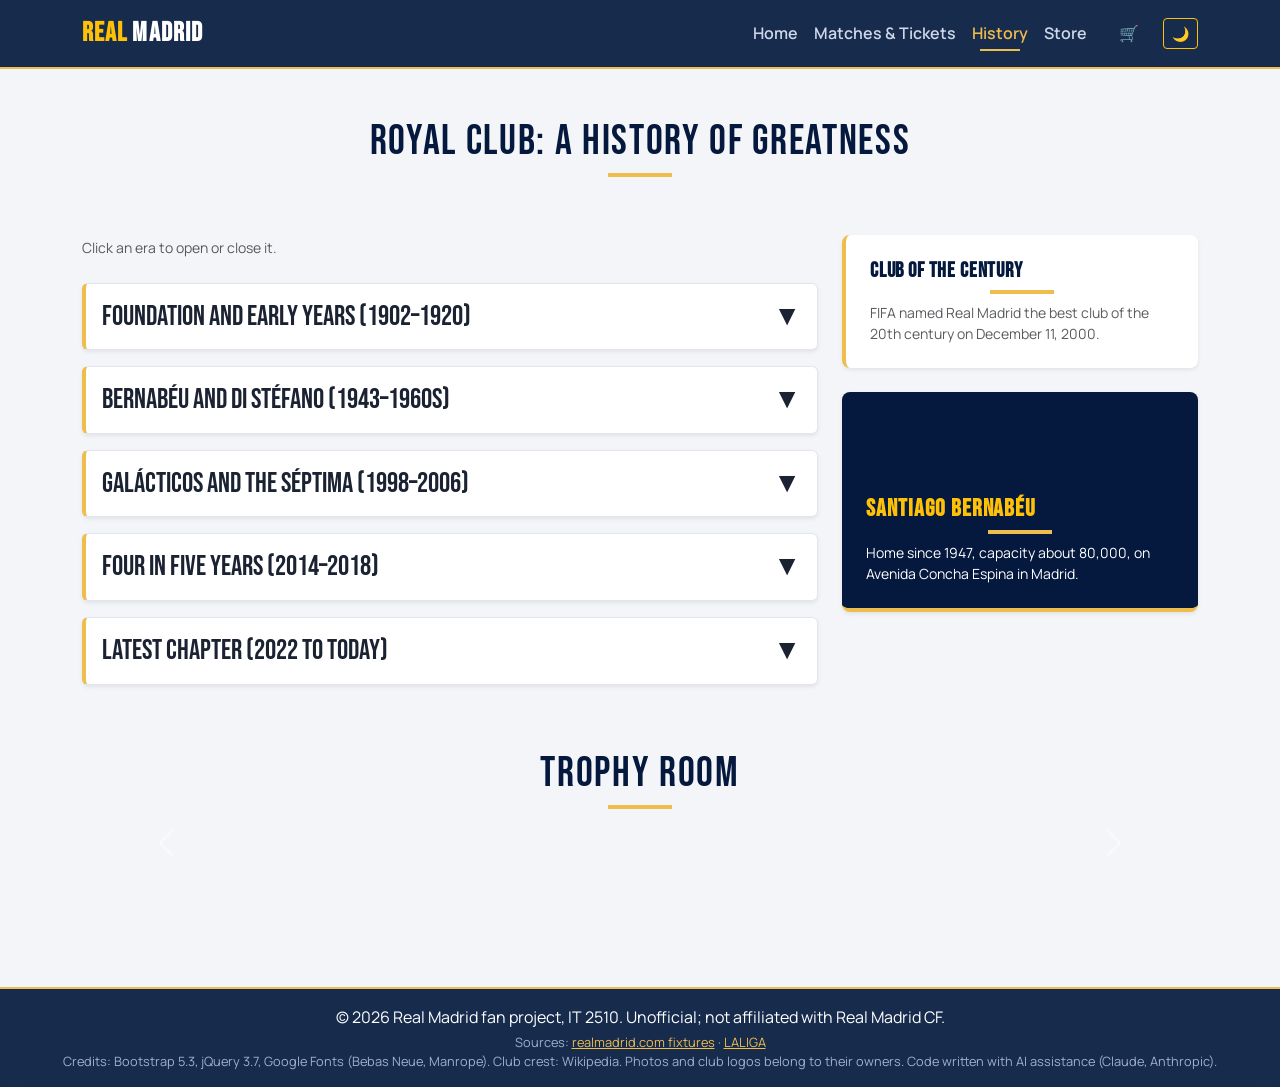
==== history.html @ fc5d15ff "Add files via upload" ====
<!DOCTYPE html>
<html lang="en">
<head>
    <meta charset="UTF-8">
    <meta name="viewport" content="width=device-width, initial-scale=1.0">
    <meta name="description" content="The history of Real Madrid: eras of the club and the trophy room.">
    <link rel="icon" href="data:image/svg+xml,%3Csvg xmlns='http://www.w3.org/2000/svg' viewBox='0 0 100 100'%3E%3Ccircle cx='50' cy='50' r='48' fill='%2304193d'/%3E%3Ctext x='50' y='67' font-size='54' text-anchor='middle' fill='%23eebd4e' font-family='Arial' font-weight='bold'%3ER%3C/text%3E%3C/svg%3E">
    <script>
    // Apply the saved theme before the page is painted (no white flash)
    try { document.documentElement.setAttribute('data-bs-theme', localStorage.getItem('rmTheme') === 'dark' ? 'dark' : 'light'); } catch (e) {}
    </script>
    <title>Club History - Real Madrid</title>
    <link href="https://cdn.jsdelivr.net/npm/bootstrap@5.3.2/dist/css/bootstrap.min.css" rel="stylesheet">
    <link href="https://fonts.googleapis.com/css2?family=Bebas+Neue&family=Manrope:wght@400;600;800&display=swap" rel="stylesheet">
    <link rel="stylesheet" href="css/style.css">
    <link rel="stylesheet" href="css/theme.css">
</head>
<body>
    <header>
    <nav class="navbar navbar-expand-lg navbar-dark rm-navbar sticky-top">
        <div class="container">
            <a class="navbar-brand fw-bold text-uppercase" href="index.html">
                <span class="text-warning">Real</span> Madrid
            </a>
            <button class="navbar-toggler" type="button" data-bs-toggle="collapse" data-bs-target="#navbarNav" aria-controls="navbarNav" aria-expanded="false" aria-label="Toggle navigation">
                <span class="navbar-toggler-icon"></span>
            </button>
            <div class="collapse navbar-collapse" id="navbarNav">
                <ul class="navbar-nav ms-auto align-items-center">
                    <li class="nav-item"><a class="nav-link" href="index.html">Home</a></li>
                    <li class="nav-item"><a class="nav-link" href="matches.html">Matches &amp; Tickets</a></li>
                    <li class="nav-item"><a class="nav-link active" aria-current="page" href="history.html">History</a></li>
                    <li class="nav-item"><a class="nav-link" href="store.html">Store</a></li>
                    <li class="nav-item ms-lg-3 mt-2 mt-lg-0">
                        <a href="store.html" class="nav-link position-relative px-2 text-decoration-none" title="Shopping cart" aria-label="Shopping cart">
                            🛒
                            <span id="globalCartCount" class="position-absolute top-0 start-100 translate-middle badge rounded-pill bg-danger" style="font-size: 0.65rem; display: none;">0</span>
                        </a>
                    </li>
                    <li class="nav-item ms-lg-3 mt-2 mt-lg-0">
                        <button id="themeToggle" class="btn btn-outline-warning btn-sm" aria-label="Switch to dark mode" aria-pressed="false">
                            <span id="themeIcon" aria-hidden="true">🌙</span>
                        </button>
                    </li>
                </ul>
            </div>
        </div>
    </nav>
    </header>

    <main class="container my-5 content-wrapper">
        <h1 class="text-center mb-5 rm-title">Royal club: a history of greatness</h1>
        <section class="row mb-5">
            <article class="col-md-8">
                <p class="text-muted mb-4"><small>Click an era to open or close it.</small></p>
                <div class="era-section mb-3 border rounded p-3 shadow-sm"><h2 class="h3 mb-0"><button type="button" class="era-toggle d-flex justify-content-between align-items-center w-100" aria-expanded="false">Foundation and early years (1902–1920) <span aria-hidden="true">▼</span></button></h2><div class="era-content mt-3" style="display: none;"><div class="era-img-wrapper"><img class="era-photo" src="images/history/foundation.jpg" alt="Madrid Football Club in its early years" loading="lazy" data-fallback></div><p>Madrid Football Club was founded on March 6, 1902. Brothers Juan and Carlos Padrós were among the founders, and Julián Palacios became the first president. The club won its first Copa del Rey in 1905, beating Athletic Bilbao. In 1920 King Alfonso XIII granted the title “Real”, and the crown joined the badge.</p></div></div>
<div class="era-section mb-3 border rounded p-3 shadow-sm"><h2 class="h3 mb-0"><button type="button" class="era-toggle d-flex justify-content-between align-items-center w-100" aria-expanded="false">Bernabéu and Di Stéfano (1943–1960s) <span aria-hidden="true">▼</span></button></h2><div class="era-content mt-3" style="display: none;"><div class="era-img-wrapper"><img class="era-photo" src="images/history/di-stefano.jpg" alt="Real Madrid in the Di Stéfano era" loading="lazy" data-fallback></div><p>Santiago Bernabéu became president in 1943, and the stadium that carries his name opened in 1947. With Alfredo Di Stéfano, Ferenc Puskás and Paco Gento, Madrid won the first five European Cups (1956–1960). A sixth followed in 1966.</p></div></div>
<div class="era-section mb-3 border rounded p-3 shadow-sm"><h2 class="h3 mb-0"><button type="button" class="era-toggle d-flex justify-content-between align-items-center w-100" aria-expanded="false">Galácticos and the Séptima (1998–2006) <span aria-hidden="true">▼</span></button></h2><div class="era-content mt-3" style="display: none;"><div class="era-img-wrapper"><img class="era-photo" src="images/history/galacticos.jpg" alt="Real Madrid in the Galácticos era" loading="lazy" data-fallback></div><p>Madrid won the seventh European Cup in 1998, then the 2000 and 2002 finals. Florentino Pérez, president since 2000, signed Figo, Zidane, Ronaldo and Beckham in successive summers. Zidane’s volley at Hampden Park in 2002 won the ninth European Cup.</p></div></div>
<div class="era-section mb-3 border rounded p-3 shadow-sm"><h2 class="h3 mb-0"><button type="button" class="era-toggle d-flex justify-content-between align-items-center w-100" aria-expanded="false">Four in five years (2014–2018) <span aria-hidden="true">▼</span></button></h2><div class="era-content mt-3" style="display: none;"><div class="era-img-wrapper"><img class="era-photo" src="images/history/decima.jpg" alt="Real Madrid Champions League celebration" loading="lazy" data-fallback></div><p>La Décima came in Lisbon in 2014. Then Madrid won three Champions Leagues in a row, in 2016, 2017 and 2018, the first club to do so in the competition’s modern format.</p></div></div>
<div class="era-section mb-3 border rounded p-3 shadow-sm"><h2 class="h3 mb-0"><button type="button" class="era-toggle d-flex justify-content-between align-items-center w-100" aria-expanded="false">Latest chapter (2022 to today) <span aria-hidden="true">▼</span></button></h2><div class="era-content mt-3" style="display: none;"><div class="era-img-wrapper"><img class="era-photo" src="images/history/latest.jpg" alt="Real Madrid today" loading="lazy" data-fallback></div><p>Paris 2022 brought the 14th European Cup and Wembley 2024 the 15th, against Borussia Dortmund. In 2026/27 José Mourinho is back on the bench, and the Bernabéu has been rebuilt with a retractable roof.</p></div></div>
            </article>
            
            <aside class="col-md-4 mt-4 mt-md-0">
                <div class="fact-box shadow-sm mb-4 rounded-3 p-4 bg-white" style="border-left: 4px solid var(--gold) !important;">
                    <h2 class="h5 rm-title fw-bold mb-2" style="font-size: 1.3rem; padding-bottom: 0;">CLUB OF THE CENTURY</h2>
                    <p class="small text-muted mb-0">FIFA named Real Madrid the best club of the 20th century on December 11, 2000.</p>
                </div>
                
                <div class="fact-card shadow-sm mb-4 rounded-3">
                    <img src="images/bernabeu.jpg" class="fact-card-bg" alt="Santiago Bernabéu" onerror="this.style.opacity='0'">
                    <div class="fact-card-overlay"></div>
                    <div class="fact-card-content p-4">
                        <h2 class="h5 text-warning fw-bold mb-2 rm-title" style="font-size: 1.5rem; padding-bottom: 0;">SANTIAGO BERNABÉU</h2>
                        <p class="small text-white mb-0" style="position: relative; z-index: 3;">Home since 1947, capacity about 80,000, on Avenida Concha Espina in Madrid.</p>
                    </div>
                </div>
            </aside>
        </section>
        
        <section class="mt-5 mb-5 pb-5">
            <h2 class="text-center mb-4 rm-title">Trophy room</h2>
            <div id="trophyCarousel" class="carousel slide shadow-lg rounded" data-bs-ride="carousel">
                <div class="carousel-inner text-center rounded" id="carousel-content">
                    <!-- Trophies rendered by history.js -->
                </div>
                <button class="carousel-control-prev" type="button" data-bs-target="#trophyCarousel" data-bs-slide="prev" aria-label="Previous"><span class="carousel-control-prev-icon"></span></button>
                <button class="carousel-control-next" type="button" data-bs-target="#trophyCarousel" data-bs-slide="next" aria-label="Next"><span class="carousel-control-next-icon"></span></button>
            </div>
        </section>
    </main>

    <button id="backToTop" class="btn btn-warning rounded-circle shadow p-3 fw-bold" aria-label="Back to top">↑</button>

    <footer class="rm-navbar text-white text-center py-3 mt-auto">
        <p class="mb-1">© 2026 Real Madrid fan project, IT 2510. Unofficial; not affiliated with Real Madrid CF.</p>
        <p class="src mb-0">Sources: <a href="https://www.realmadrid.com">realmadrid.com fixtures</a> · <a href="https://www.laliga.com">LALIGA</a></p>
        <p class="src mb-0">Credits: Bootstrap 5.3, jQuery 3.7, Google Fonts (Bebas Neue, Manrope). Club crest: Wikipedia. Photos and club logos belong to their owners. Code written with AI assistance (Claude, Anthropic).</p>
    </footer>

    <script src="https://code.jquery.com/jquery-3.7.1.min.js"></script>
    <script src="https://cdn.jsdelivr.net/npm/bootstrap@5.3.2/dist/js/bootstrap.bundle.min.js"></script>
    <script src="js/theme.js"></script>
    <script src="js/main.js"></script>
    <script src="js/history.js"></script>
</body>
</html>
---- css/style.css ----
/* Club colors and theme variables */
:root {
    --rm-blue: #04193d;
    --rm-gold: #eebd4e;
    --rm-white: #ffffff;

    /* Light theme */
    --bg-color: #f4f5f8;
    --text-color: #1b2333;
    --card-bg: #ffffff;
    --card-border: #e3e6ee;
    --title: #04193d;
}

/* Dark theme (set on <html> together with Bootstrap's data-bs-theme) */
:root[data-bs-theme="dark"] {
    --bg-color: #121212;
    --text-color: #e4eaf5;
    --card-bg: #1e1e1e;
    --card-border: #333333;
    --title: #eebd4e;
}

/* Apply the variables to the main elements */
body {
    background-color: var(--bg-color);
    color: var(--text-color);
    transition: background-color 0.3s, color 0.3s;
    font-family: 'Segoe UI', Tahoma, Geneva, Verdana, sans-serif;
    display: flex;
    flex-direction: column;
    min-height: 100vh;
}

/* Cards, sections and forms follow the theme too */
.card, .fact-box, .era-section, #ticketForm, .bg-light, .bg-white {
    background-color: var(--card-bg) !important;
    border-color: var(--card-border) !important;
    color: var(--text-color) !important;
}

main, .content-wrapper {
    flex: 1;
}

/* Bootstrap components in club colors */
.rm-navbar {
    background-color: var(--rm-blue);
}

.rm-title {
    color: var(--title);
    font-weight: 700;
    text-transform: uppercase;
}

.btn-warning {
    background-color: var(--rm-gold);
    border: none;
}
.btn-warning:hover {
    background-color: #d1a33a;
}

/* First team section */
.custom-squad-section {
    padding: 60px 20px;
    background-color: var(--bg-color);
}
.custom-container {
    max-width: 1200px;
    margin: 0 auto;
}
.custom-heading {
    text-align: center;
    font-size: 2rem;
    color: var(--title);
    margin-bottom: 30px;
    text-transform: uppercase;
    font-weight: bold;
}
.custom-grid {
    display: grid;
    grid-template-columns: 1fr;
    gap: 20px;
}
.player-card {
    background-color: var(--card-bg);
    border-radius: 10px;
    overflow: hidden;
    position: relative;
    box-shadow: 0 4px 15px rgba(0,0,0,0.1);
    transition: transform 0.3s ease;
    isolation: isolate; 
}
.player-info {
    padding: 20px;
    text-align: center;
}
.player-name {
    font-size: 1.2rem;
    margin: 0 0 5px 0;
    color: var(--title);
}
.player-role {
    color: var(--bs-secondary-color);
    margin: 0;
    font-size: 0.9rem;
}
.player-stats {
    position: absolute;
    top: 0;
    left: 0;
    width: 100%;
    height: 250px;
    background-color: rgba(4, 25, 61, 0.9);
    color: var(--rm-gold);
    display: flex;
    flex-direction: column;
    justify-content: center;
    align-items: center;
    opacity: 0;
    transition: opacity 0.3s ease;
}
.player-card:hover .player-stats {
    opacity: 1;
}
.player-photo {
    position: relative;
    height: 250px;
    background-color: #212529;
    display: flex;
    align-items: center;
    justify-content: center;
    overflow: hidden;
    border-top-left-radius: 10px; 
    border-top-right-radius: 10px;
}
.player-photo img {
    position: absolute;
    top: 0;
    left: 0;
    width: 100%;
    height: 100%;
    object-fit: cover;
    object-position: bottom center; 
}
@media (min-width: 768px) {
    .custom-grid { grid-template-columns: repeat(2, 1fr); gap: 30px; }
    .player-name { font-size: 1.5rem; }
}
@media (min-width: 1280px) {
    .custom-grid { grid-template-columns: repeat(3, 1fr); gap: 40px; }
    .custom-heading { font-size: 2.5rem; margin-bottom: 50px; }
}

.rm-table-header {
    background-color: var(--rm-blue);
    border-color: var(--title);
}
.form-label.fw-bold {
    color: var(--title);
}

/* JQuery Effects / Hover states */
.store-card {
    transition: transform 0.2s, box-shadow 0.2s;
}
.store-card:hover {
    transform: translateY(-5px);
    box-shadow: 0 10px 20px rgba(0,0,0,0.15) !important;
}
#backToTop {
    display: none;
    position: fixed;
    bottom: 20px;
    right: 20px;
    z-index: 99;
}

/* Image bounding box fixes for History page */
.era-img-wrapper {
    width: 100%;
    border-radius: 8px;
    overflow: hidden;
    margin-bottom: 1.2rem;
    box-shadow: 0 4px 10px rgba(0,0,0,0.08);
}

.era-img-wrapper img.era-photo {
    width: 100%;
    height: auto;
    max-height: 450px;
    object-fit: cover; 
    object-position: top center; /* Focuses on faces if cropped */
    display: block;
    background-color: transparent !important;
}

/* NEW FACT CARD (Replaces fact-box) */
.fact-card {
    position: relative;
    border-radius: 12px;
    overflow: hidden;
    min-height: 220px;
    display: flex;
    flex-direction: column;
    justify-content: flex-end;
    transition: transform 0.3s ease, box-shadow 0.3s ease;
    border-bottom: 4px solid var(--gold);
    background-color: var(--ink); /* Fallback if no image */
}

.fact-card:hover {
    transform: translateY(-5px);
    box-shadow: 0 10px 25px rgba(0,0,0,0.2);
}

.fact-card-bg {
    position: absolute;
    top: 0;
    left: 0;
    width: 100%;
    height: 100%;
    object-fit: cover;
    z-index: 0;
    background-color: var(--ink);
}

.fact-card-overlay {
    position: absolute;
    top: 0;
    left: 0;
    width: 100%;
    height: 100%;
    background: linear-gradient(to top, rgba(4, 25, 61, 0.95) 15%, rgba(4, 25, 61, 0.4) 60%, transparent 100%);
    z-index: 1;
}

.fact-card-content {
    position: relative;
    z-index: 2;
    padding: 20px;
}
---- css/theme.css ----
/* Bernabéu night theme — loaded after style.css */
:root{--ink:#04193d;--ink2:#0a2a5e;--gold:#eebd4e;--line:rgba(238,189,78,.35)}
body{font-family:'Manrope','Segoe UI',sans-serif;background:var(--bg-color, #f4f5f8);color:var(--text-color, #1b2333)}
h1,h2,h3,.display-4,.rm-title,.navbar-brand{font-family:'Bebas Neue','Oswald',Impact,sans-serif;letter-spacing:.04em;font-weight:400}
.rm-title{font-size:2.6rem;color:var(--title);text-transform:none;font-weight:400;position:relative;padding-bottom:.6rem}
.rm-title::after{content:"";display:block;width:64px;height:4px;background:var(--gold);margin:.4rem auto 0}
.navbar-brand{font-size:1.7rem}
.rm-navbar{background:rgba(4,25,61,.92)!important;backdrop-filter:blur(8px);border-bottom:2px solid var(--gold)}
.rm-navbar .nav-link{color:#cfd8ea;font-weight:600;padding:.5rem 1rem;position:relative}
.rm-navbar .nav-link.active,.rm-navbar .nav-link:hover{color:var(--gold)}
.rm-navbar .nav-link.active::after{content:"";position:absolute;left:1rem;right:1rem;bottom:2px;height:2px;background:var(--gold)}

/* Hero: stadium floodlights + pitch stripes */
.hero-night{position:relative;overflow:hidden;color:#fff;padding:5rem 0 4.5rem;
background:radial-gradient(ellipse 60% 80% at 75% 0%,rgba(238,189,78,.28),transparent 60%),
repeating-linear-gradient(90deg,rgba(255,255,255,.025) 0 70px,transparent 70px 140px),
linear-gradient(180deg,#04193d,#020d22)}
.hero-night::after{content:"";position:absolute;left:50%;bottom:-180px;width:360px;height:360px;margin-left:-180px;border:2px solid var(--line);border-radius:50%;pointer-events:none}
.hero-title{font-size:clamp(4rem,12vw,9rem);line-height:.88;margin:0;color:transparent;-webkit-text-stroke:2px var(--gold)}
.hero-title span{display:block;color:#fff;-webkit-text-stroke:0}
.hero-night .lead{color:#b9c6e0;max-width:34rem}
.crest{filter:drop-shadow(0 0 40px rgba(238,189,78,.45));animation:float 6s ease-in-out infinite}
@keyframes float{50%{transform:translateY(-12px)}}
.countdown{display:flex;gap:.75rem;margin:1.5rem 0}
.countdown div{min-width:78px;text-align:center;padding:.6rem .4rem;border:1px solid var(--line);border-radius:6px;background:rgba(255,255,255,.05)}
.countdown b{display:block;font:400 2.4rem/1 'Bebas Neue',sans-serif;color:var(--gold)}
.countdown small{color:#9fb0d0;font-size:.75rem}
.next-label{color:#9fb0d0;font-size:.9rem;margin:0}
.last-match{display:inline-block;border-left:4px solid var(--gold);padding:.4rem 1rem;background:rgba(255,255,255,.07);margin-bottom:1.5rem}
.btn-warning{color:#04193d!important;font-weight:700;border-radius:4px;padding-inline:1.6rem}
.btn-warning:hover{background:#fff!important}

/* Cards, tables, forms */
.store-card{border-radius:6px!important;border-top:3px solid transparent!important}
.store-card:hover{border-top-color:var(--gold)!important}
.rm-table-header th{font-family:'Bebas Neue',sans-serif;font-weight:400;letter-spacing:.06em;font-size:1.15rem}
.form-control:focus,.form-select:focus{border-color:var(--gold);box-shadow:0 0 0 .2rem rgba(238,189,78,.3)}
.era-section{border-left:4px solid var(--gold)!important;background:var(--card-bg)!important}
.carousel-inner{background:linear-gradient(135deg,#04193d,#0a2a5e)!important}
.player-name{font-family:'Bebas Neue',sans-serif;letter-spacing:.04em;font-weight:400}
footer.rm-navbar{border-top:2px solid var(--gold);border-bottom:0}
.cart-bounce{animation:pop .35s}
@keyframes pop{50%{transform:scale(1.04)}}
a:focus-visible,button:focus-visible{outline:3px solid var(--gold);outline-offset:2px}
@media (prefers-reduced-motion:reduce){*{animation:none!important;transition:none!important}}

/* Real-data additions */
.shirt-no{position:absolute;inset:0;display:flex;align-items:center;justify-content:center;font:400 9rem/1 'Bebas Neue',sans-serif;color:transparent;-webkit-text-stroke:2px var(--gold);background:linear-gradient(160deg,#0a2a5e,#04193d)}
.custom-grid{grid-template-columns:repeat(auto-fit,minmax(230px,1fr))!important;gap:24px!important}
.player-info .small{color:var(--bs-secondary-color)}
.badge-home{background:var(--ink);color:var(--gold)}
.badge-away{background:#e9ecf2;color:#333}
.src{font-size:.8rem;color:#9fb0d0}.src a{color:var(--gold)}
.fact-box{border-left:4px solid var(--gold);background:var(--card-bg);padding:1rem 1.25rem}
.stat-big{font:400 4.5rem/1 'Bebas Neue',sans-serif;color:var(--gold)}

.player-stats{height:250px;z-index:2}
.product-img{position:relative;height:210px;display:flex;align-items:center;justify-content:center;font-size:5rem;border:1px solid var(--card-border);border-radius:6px;overflow:hidden}
.product-img img{position:absolute;inset:0;width:100%;height:100%;object-fit:contain;padding:8px;background:inherit}

/* Wow layer */
.hero-title{animation:rise .9s cubic-bezier(.2,.8,.2,1) both}
.hero-title span{animation:rise .9s .15s cubic-bezier(.2,.8,.2,1) both}
.hero-night .lead,.hero-night .last-match{animation:rise .8s .35s both}
.hero-night .countdown,.hero-night .next-label,.hero-night .btn{animation:rise .8s .5s both}
@keyframes rise{from{opacity:0;transform:translateY(36px)}}
.stats-strip{background:var(--ink);border-top:2px solid var(--gold);border-bottom:2px solid var(--gold);color:#fff}
.stats-strip .stat{padding:1.6rem 1rem;text-align:center}
.stats-strip .stat b{font:400 4.2rem/1 'Bebas Neue',sans-serif;color:var(--gold);display:block}
.stats-strip small{color:#9fb0d0}
.player-card{transition:transform .3s,box-shadow .3s}
.player-card:hover{transform:translateY(-8px);box-shadow:0 14px 30px rgba(4,25,61,.35),0 0 0 2px var(--gold)}
.filter-btn{border:1px solid var(--title);background:var(--card-bg);color:var(--title);font-weight:700;border-radius:999px;padding:.35rem 1.1rem;margin:0 .2rem .5rem}
.filter-btn.active,.filter-btn:hover{background:var(--ink);color:var(--gold)}
#matchInfo{display:none;border-left:4px solid var(--gold);background:var(--bg-color);padding:.6rem .9rem;margin-top:.6rem;font-size:.9rem}
.rm-toast{display:none;position:fixed;left:20px;bottom:20px;z-index:100;background:var(--ink);color:#fff;border-left:4px solid var(--gold);padding:.8rem 1.2rem;border-radius:4px;box-shadow:0 8px 24px rgba(0,0,0,.3)}

/* Stadium scene */
.hero-night{padding-bottom:13rem}
.hero-night::after{display:none}
.hero-night>.container{position:relative;z-index:2}
.stadium{position:absolute;left:0;right:0;bottom:0;z-index:1;line-height:0}
.stadium svg{width:100%;height:auto;min-height:150px;display:block}
.crowd{animation:twinkle 3s ease-in-out infinite alternate}
@keyframes twinkle{from{opacity:.45}to{opacity:1}}
.ball-bounce{animation:bounce .9s infinite}
@keyframes bounce{0%,100%{transform:translateY(0);animation-timing-function:cubic-bezier(.2,.6,.4,1)}50%{transform:translateY(-48px);animation-timing-function:cubic-bezier(.6,0,.8,.4)}}
.ball-shadow{animation:shade .9s infinite;transform-origin:0 268px}
@keyframes shade{0%,100%{transform:scale(1)}50%{transform:scale(.55)}}
.ball-spin{animation:spin 1s linear infinite;transform-origin:0 250px}
@keyframes spin{to{transform:rotate(360deg)}}
@media (prefers-reduced-motion:reduce){.ball-run{transform:translateX(600px)}}
/* Opponent logos */
.club{display:inline-flex;align-items:center;gap:.7rem;font-weight:700}
.club-logo{position:relative;width:42px;height:42px;flex:none}
.club-logo span{position:absolute;inset:0;border-radius:50%;display:flex;align-items:center;justify-content:center;font:400 1rem 'Bebas Neue',sans-serif;letter-spacing:.04em;color:#fff}
.club-logo img{position:absolute;inset:0;width:100%;height:100%;object-fit:contain;background:#fff;border-radius:50%;padding:3px}

/* Bernabéu details */
.stadium-photo{position:absolute;inset:0;z-index:0;opacity:0;transition:opacity 1s;
background:linear-gradient(180deg,rgba(2,13,34,.88),rgba(2,13,34,.5) 55%,rgba(2,13,34,.9)),url('../images/bernabeu.jpg') center/cover}
.has-photo .stadium-photo{opacity:1}
.era-photo,
.product-img img,
.club-logo img{object-fit:contain !important}

.era-photo{height:auto !important;max-height:440px;background:#04193d}
.product-img img{background:#fff}
.club-logo img{background:#fff}
/* Round bowl */
.stadium svg{-webkit-mask-image:linear-gradient(to bottom,transparent 0,#000 22%);mask-image:linear-gradient(to bottom,transparent 0,#000 22%)}
.led{animation:ledglow 1.6s ease-in-out infinite alternate}
@keyframes ledglow{from{opacity:.55}to{opacity:1}}
.ball-run{animation:run2 9s linear infinite}
@keyframes run2{0%{transform:translateX(130px);opacity:0}8%{opacity:1}92%{opacity:1}100%{transform:translateX(1070px);opacity:0}}
/* Light background matching the studio photos (no dark-blue bars) */
.player-photo,
.player-photo .shirt-no {
    background: #dcd8e8 !important;
}

/* Align to the head (top) so faces are not cropped */
.player-photo img {
    width: 100% !important;
    height: 100% !important;
    object-fit: cover !important;
    object-position: center top !important;
    transform: none !important;
}

/* ---------- Final fixes: accessibility, dark mode, small screens ---------- */
.countdown{flex-wrap:wrap}
.countdown .match-day{min-width:0;font:400 1.8rem 'Bebas Neue',sans-serif;color:var(--gold);padding:.5rem 1rem}
.rm-table-header th{background-color:var(--ink);color:#fff;--bs-table-bg:var(--ink)}

/* Era accordion buttons */
.era-toggle{background:none;border:0;padding:0;font:inherit;color:inherit;text-align:left;cursor:pointer}
.era-toggle:hover{text-decoration:underline;text-decoration-color:var(--gold);text-underline-offset:6px}

/* Player stats are also shown on keyboard focus */
.player-card:focus-visible{outline:3px solid var(--gold);outline-offset:2px}
.player-card:focus .player-stats,.player-card:focus-within .player-stats{opacity:1}

/* Button hover */
.btn:not(:disabled):hover{transform:translateY(-1px);box-shadow:0 4px 10px rgba(0,0,0,.18)}
.btn{transition:transform .15s,box-shadow .15s,background-color .15s}

/* Dark mode: Bootstrap dark buttons would be invisible on dark cards */
:root[data-bs-theme="dark"] .btn-outline-dark{--bs-btn-color:#e4eaf5;--bs-btn-border-color:#e4eaf5;--bs-btn-hover-bg:#e4eaf5;--bs-btn-hover-color:#04193d;--bs-btn-hover-border-color:#e4eaf5;--bs-btn-active-bg:#e4eaf5;--bs-btn-active-color:#04193d}
:root[data-bs-theme="dark"] .btn-dark{--bs-btn-bg:#e4eaf5;--bs-btn-border-color:#e4eaf5;--bs-btn-color:#04193d;--bs-btn-hover-bg:#fff;--bs-btn-hover-color:#04193d;--bs-btn-hover-border-color:#fff;--bs-btn-disabled-bg:#3a3f4b;--bs-btn-disabled-border-color:#3a3f4b;--bs-btn-disabled-color:#8892a6}
:root[data-bs-theme="dark"] .badge-away{background:#2d3340;color:#e4eaf5}

/* Trophy carousel: the photo fills the whole slide, text sits on top */
.trophy-slide{position:relative;background-size:cover;background-position:center;background-repeat:no-repeat}
.trophy-slide::before{content:"";position:absolute;inset:0;background:linear-gradient(to top,rgba(4,25,61,.92),rgba(4,25,61,.55) 55%,rgba(4,25,61,.45))}
.trophy-content{position:relative;z-index:1;min-height:420px;padding:3rem 4rem;display:flex;flex-direction:column;justify-content:center;align-items:center}
@media (max-width:575.98px){.trophy-content{padding:3rem 3rem;min-height:380px}}
/* Bootstrap dark theme turns the carousel arrows black; keep them white */
.carousel-control-prev-icon,.carousel-control-next-icon{filter:none !important}
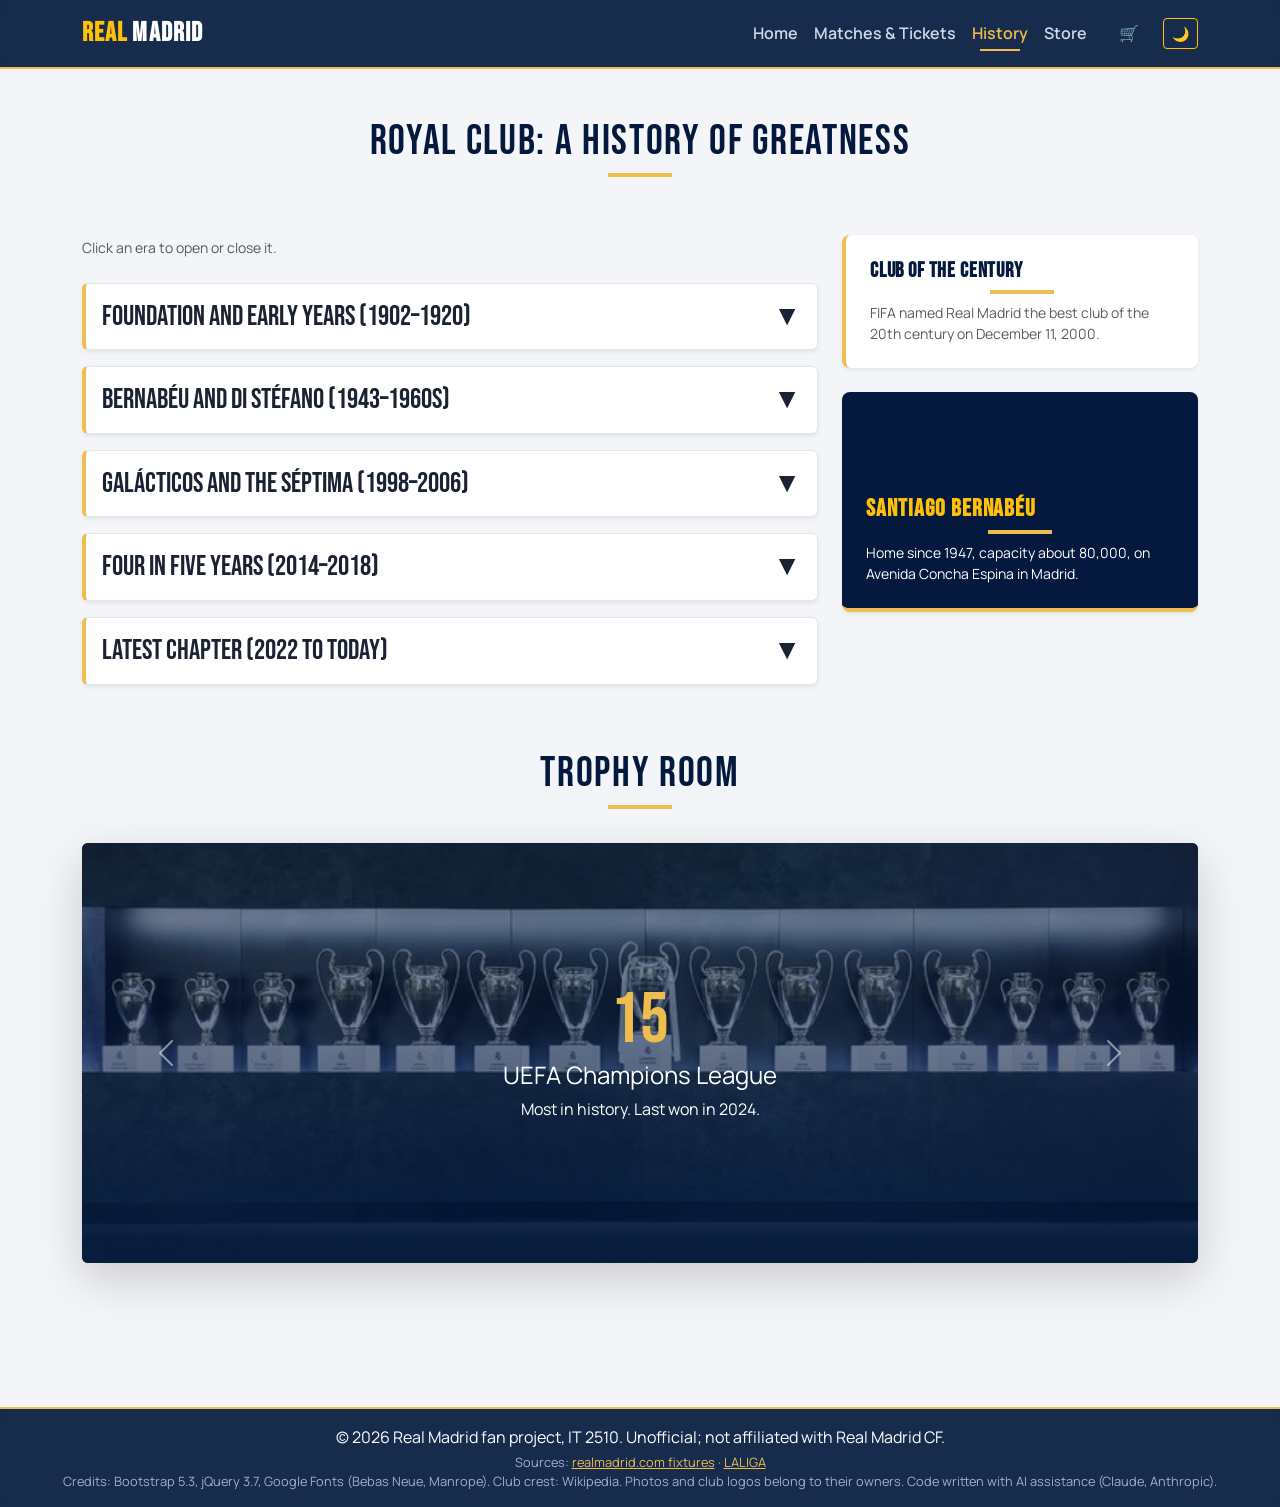
==== commit a3929c65: "Update script tag paths in history.html" ====
--- a/history.html
+++ b/history.html
@@ -99,8 +99,8 @@
 
     <script src="https://code.jquery.com/jquery-3.7.1.min.js"></script>
     <script src="https://cdn.jsdelivr.net/npm/bootstrap@5.3.2/dist/js/bootstrap.bundle.min.js"></script>
-    <script src="js/theme.js"></script>
-    <script src="js/main.js"></script>
-    <script src="js/history.js"></script>
+    <script src="theme.js"></script>
+    <script src="main.js"></script>
+    <script src="history.js"></script>
 </body>
-</html>+</html>
